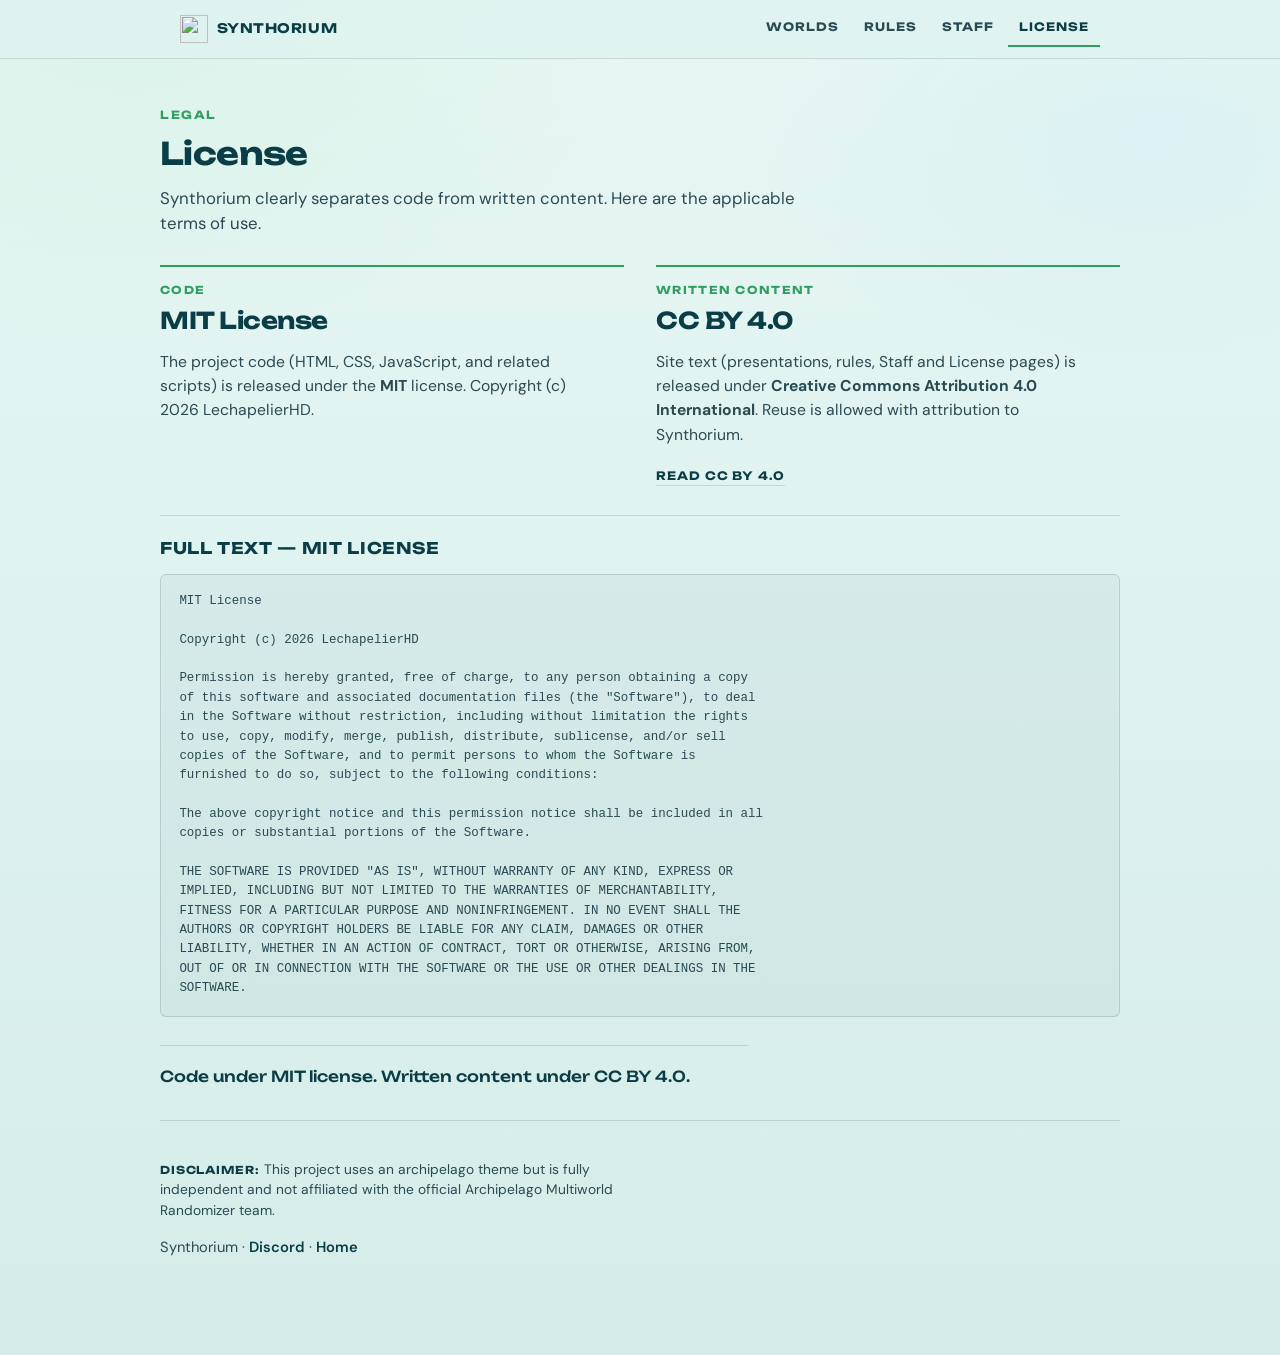
==== license.html @ 7307186f "Add Worlds catalog page for linked multiworld projects. Co-authored-by: Cursor <cursoragent@cursor.c" ====
﻿<!DOCTYPE html>
<html lang="en">
<head>
  <meta charset="UTF-8">
  <meta name="viewport" content="width=device-width, initial-scale=1.0">
  <title>License — Synthorium</title>
  <meta name="description" content="Synthorium licenses — MIT for code, CC BY 4.0 for text.">
  <link rel="icon" href="assets/logo.png" type="image/png">
  <link rel="preconnect" href="https://fonts.googleapis.com">
  <link rel="preconnect" href="https://fonts.gstatic.com" crossorigin>
  <link href="https://fonts.googleapis.com/css2?family=DM+Sans:ital,opsz,wght@0,9..40,400;0,9..40,500;0,9..40,600;1,9..40,400&family=Unbounded:wght@500;700;800&display=swap" rel="stylesheet">
  <link rel="stylesheet" href="styles.css">
</head>
<body>
  <nav class="site-nav" aria-label="Navigation">
    <div class="site-nav-inner">
      <a class="brand-link" href="./">
        <img src="assets/logo.png" width="28" height="28" alt="">
        Synthorium
      </a>
      <div class="nav-tabs">
        <a href="worlds.html">Worlds</a>
        <a href="rules.html">Rules</a>
        <a href="staff.html">Staff</a>
        <a href="license.html" aria-current="page">License</a>
      </div>
    </div>
  </nav>

  <main class="page-main license-page">
    <header class="license-hero">
      <p class="eyebrow">Legal</p>
      <h1 class="page-title">License</h1>
      <p class="page-intro">
        Synthorium clearly separates code from written content.
        Here are the applicable terms of use.
      </p>
    </header>

    <section class="license-grid" aria-label="Licenses">
      <article class="license-block">
        <span class="role">Code</span>
        <h2>MIT License</h2>
        <p>
          The project code (HTML, CSS, JavaScript, and related scripts)
          is released under the <strong>MIT</strong> license.
          Copyright (c) 2026 LechapelierHD.
        </p>
      </article>

      <article class="license-block">
        <span class="role">Written content</span>
        <h2>CC BY 4.0</h2>
        <p>
          Site text (presentations, rules, Staff and License pages)
          is released under
          <strong>Creative Commons Attribution 4.0 International</strong>.
          Reuse is allowed with attribution to Synthorium.
        </p>
        <a class="text-link" href="https://creativecommons.org/licenses/by/4.0/" target="_blank" rel="noopener">Read CC BY 4.0</a>
      </article>
    </section>

    <section class="license-full" aria-label="Full MIT license text">
      <h2>Full text — MIT License</h2>
      <pre class="license-text">MIT License

Copyright (c) 2026 LechapelierHD

Permission is hereby granted, free of charge, to any person obtaining a copy
of this software and associated documentation files (the "Software"), to deal
in the Software without restriction, including without limitation the rights
to use, copy, modify, merge, publish, distribute, sublicense, and/or sell
copies of the Software, and to permit persons to whom the Software is
furnished to do so, subject to the following conditions:

The above copyright notice and this permission notice shall be included in all
copies or substantial portions of the Software.

THE SOFTWARE IS PROVIDED "AS IS", WITHOUT WARRANTY OF ANY KIND, EXPRESS OR
IMPLIED, INCLUDING BUT NOT LIMITED TO THE WARRANTIES OF MERCHANTABILITY,
FITNESS FOR A PARTICULAR PURPOSE AND NONINFRINGEMENT. IN NO EVENT SHALL THE
AUTHORS OR COPYRIGHT HOLDERS BE LIABLE FOR ANY CLAIM, DAMAGES OR OTHER
LIABILITY, WHETHER IN AN ACTION OF CONTRACT, TORT OR OTHERWISE, ARISING FROM,
OUT OF OR IN CONNECTION WITH THE SOFTWARE OR THE USE OR OTHER DEALINGS IN THE
SOFTWARE.</pre>
    </section>

    <p class="license-summary">
      Code under MIT license. Written content under CC BY 4.0.
    </p>

    <footer>
      <p class="disclaimer">
        <strong>Disclaimer:</strong> This project uses an archipelago theme
        but is fully independent and not affiliated with the official
        Archipelago Multiworld Randomizer team.
      </p>
      Synthorium ·
      <a href="https://discord.gg/sTwHsm8y7U" target="_blank" rel="noopener">Discord</a>
      ·
      <a href="./">Home</a>
    </footer>
  </main>
</body>
</html>
---- styles.css ----
:root {
  --ink: #0d1f24;
  --ink-soft: #2a4a54;
  --foam: #dff3f0;
  --sea: #1a6f7a;
  --sea-deep: #0b3d46;
  --matrix: #4ade80;
  --matrix-dim: #2f9e5f;
  --sand: #e6d3a8;
  --line: rgba(16, 36, 44, 0.14);
  --ease: cubic-bezier(0.22, 1, 0.36, 1);
}

* { box-sizing: border-box; }

html { scroll-behavior: smooth; }

body {
  margin: 0;
  color: var(--ink);
  font-family: "DM Sans", sans-serif;
  font-optical-sizing: auto;
  background:
    radial-gradient(ellipse 80% 50% at 10% 0%, rgba(74, 222, 128, 0.08), transparent 50%),
    radial-gradient(ellipse 70% 40% at 90% 10%, rgba(125, 211, 252, 0.1), transparent 45%),
    linear-gradient(180deg, #e8f6f3 0%, var(--foam) 40%, #d5ece8 100%);
  line-height: 1.5;
}

a { color: inherit; }

.site-nav {
  position: sticky;
  top: 0;
  z-index: 20;
  backdrop-filter: blur(10px);
  background: rgba(223, 243, 240, 0.88);
  border-bottom: 1px solid var(--line);
}

.site-nav-inner {
  width: min(920px, calc(100% - 2.5rem));
  margin: 0 auto;
  display: flex;
  flex-wrap: wrap;
  align-items: center;
  gap: 0.35rem 0.75rem;
  padding: 0.65rem 0;
}

.site-nav .brand-link {
  display: inline-flex;
  align-items: center;
  gap: 0.55rem;
  margin-right: auto;
  text-decoration: none;
  font-family: "Unbounded", sans-serif;
  font-weight: 700;
  font-size: 0.82rem;
  letter-spacing: 0.04em;
  text-transform: uppercase;
  color: var(--sea-deep);
}

.site-nav .brand-link img {
  width: 28px;
  height: 28px;
  display: block;
}

.nav-tabs {
  display: flex;
  flex-wrap: wrap;
  gap: 0.2rem;
}

.nav-tabs a {
  text-decoration: none;
  font-family: "Unbounded", sans-serif;
  font-weight: 700;
  font-size: 0.72rem;
  letter-spacing: 0.08em;
  text-transform: uppercase;
  color: var(--ink-soft);
  padding: 0.55rem 0.7rem;
  border-bottom: 2px solid transparent;
}

.nav-tabs a:hover { color: var(--sea-deep); }

.nav-tabs a[aria-current="page"] {
  color: var(--sea-deep);
  border-bottom-color: var(--matrix-dim);
}

.hero {
  position: relative;
  min-height: calc(100svh - 54px);
  display: grid;
  place-items: center;
  overflow: hidden;
  color: var(--foam);
  isolation: isolate;
  text-align: center;
}

.hero-visual {
  position: absolute;
  inset: 0;
  z-index: -1;
  overflow: hidden;
  background:
    radial-gradient(ellipse 55% 45% at 50% 40%, rgba(74, 222, 128, 0.12), transparent 60%),
    radial-gradient(ellipse 40% 35% at 18% 70%, rgba(125, 211, 252, 0.14), transparent 55%),
    radial-gradient(ellipse 35% 30% at 85% 25%, rgba(58, 168, 181, 0.18), transparent 50%),
    linear-gradient(165deg, #061820 0%, #0a2f3a 28%, #0d4552 58%, #083038 100%);
}

.mw-sky {
  position: absolute;
  inset: 0;
  background-image:
    radial-gradient(1.5px 1.5px at 12% 18%, rgba(223, 243, 240, 0.55), transparent),
    radial-gradient(1.5px 1.5px at 28% 42%, rgba(74, 222, 128, 0.45), transparent),
    radial-gradient(1px 1px at 46% 12%, rgba(223, 243, 240, 0.4), transparent),
    radial-gradient(1.5px 1.5px at 63% 28%, rgba(125, 211, 252, 0.5), transparent),
    radial-gradient(1px 1px at 78% 55%, rgba(223, 243, 240, 0.35), transparent),
    radial-gradient(1.5px 1.5px at 88% 16%, rgba(74, 222, 128, 0.4), transparent),
    radial-gradient(1px 1px at 35% 68%, rgba(125, 211, 252, 0.35), transparent),
    radial-gradient(1px 1px at 55% 78%, rgba(223, 243, 240, 0.3), transparent);
  animation: star-twinkle 6s ease-in-out infinite alternate;
  opacity: 0.85;
}

.mw-map {
  position: absolute;
  inset: 0;
  width: 100%;
  height: 100%;
  opacity: 0.9;
}

.mw-links path {
  animation: link-flow 8s linear infinite;
}

.mw-links path:nth-child(2) { animation-duration: 11s; animation-direction: reverse; }
.mw-links path:nth-child(3) { animation-duration: 9s; }
.mw-links path:nth-child(4) { animation-duration: 12s; animation-direction: reverse; }
.mw-links path:nth-child(5) { animation-duration: 10s; }

.mw-portals circle {
  transform-origin: center;
  transform-box: fill-box;
  animation: portal-pulse 5s var(--ease) infinite;
}

.mw-portals circle:nth-child(2) { animation-delay: 0.6s; }
.mw-portals circle:nth-child(3) { animation-delay: 1.2s; }
.mw-portals circle:nth-child(4) { animation-delay: 1.8s; }

.mw-nodes circle {
  animation: node-glow 3.2s ease-in-out infinite alternate;
}

.mw-nodes circle:nth-child(odd) { animation-delay: 0.8s; }

.mw-islands ellipse {
  animation: island-drift 14s var(--ease) infinite alternate;
}

.mw-islands ellipse:nth-child(2) { animation-duration: 18s; animation-delay: 1s; }
.mw-islands ellipse:nth-child(3) { animation-duration: 16s; animation-delay: 2s; }
.mw-islands ellipse:nth-child(4) { animation-duration: 20s; animation-delay: 0.5s; }
.mw-islands ellipse:nth-child(5) { animation-duration: 15s; animation-delay: 1.5s; }
.mw-islands ellipse:nth-child(6) { animation-duration: 17s; animation-delay: 2.5s; }

.hero-content {
  width: min(920px, calc(100% - 2.5rem));
  padding: clamp(3rem, 8vh, 5rem) 0 clamp(4.5rem, 12vh, 7rem);
  transform: translateY(18px);
  opacity: 0;
  animation: rise 1.1s var(--ease) 0.12s forwards;
}

.logo {
  display: block;
  width: min(280px, 58vw);
  height: auto;
  margin: 0 auto 1.35rem;
  filter: drop-shadow(0 18px 36px rgba(0, 0, 0, 0.45));
  animation: logo-float 5.5s var(--ease) infinite;
}

.brand {
  margin: 0 0 1rem;
  font-family: "Unbounded", sans-serif;
  font-weight: 800;
  font-size: clamp(2.2rem, 7.5vw, 4.4rem);
  line-height: 0.95;
  letter-spacing: -0.03em;
  text-wrap: balance;
}

.brand em {
  display: block;
  margin-top: 0.4rem;
  font-style: normal;
  font-weight: 500;
  font-size: 0.34em;
  letter-spacing: 0.18em;
  text-transform: uppercase;
  color: var(--matrix);
}

.headline {
  margin: 0 auto 0.75rem;
  max-width: 20ch;
  font-family: "Unbounded", sans-serif;
  font-weight: 500;
  font-size: clamp(1.1rem, 2.4vw, 1.45rem);
  line-height: 1.25;
  color: rgba(223, 243, 240, 0.95);
}

.lede {
  margin: 0 auto 1.75rem;
  max-width: 36ch;
  font-size: 1.05rem;
  color: rgba(223, 243, 240, 0.76);
}

.cta {
  display: flex;
  flex-wrap: wrap;
  justify-content: center;
  gap: 0.75rem;
}

.cta a {
  display: inline-flex;
  align-items: center;
  justify-content: center;
  min-height: 2.85rem;
  padding: 0.7rem 1.15rem;
  border-radius: 4px;
  text-decoration: none;
  font-weight: 600;
  font-size: 0.95rem;
  transition: transform 0.25s var(--ease), background 0.25s ease, border-color 0.25s ease;
}

.cta a:hover { transform: translateY(-2px); }

.cta .primary {
  background: var(--matrix);
  color: #062016;
}

.cta .primary:hover { background: #6aee98; }

.cta .ghost {
  border: 1px solid rgba(223, 243, 240, 0.35);
  color: var(--foam);
  background: rgba(8, 36, 42, 0.35);
  backdrop-filter: blur(6px);
}

.cta .ghost:hover { border-color: rgba(74, 222, 128, 0.65); }

.cta .discord {
  gap: 0.55rem;
  border: 1px solid rgba(88, 101, 242, 0.45);
  background: rgba(88, 101, 242, 0.18);
  color: #e8ebff;
}

.cta .discord:hover {
  background: rgba(88, 101, 242, 0.32);
  border-color: rgba(140, 150, 255, 0.75);
}

.cta .discord svg {
  width: 1.1rem;
  height: 1.1rem;
  flex-shrink: 0;
}

main {
  width: min(960px, calc(100% - 2.5rem));
  margin: 0 auto;
  padding: clamp(3.25rem, 7vw, 5rem) 0 3.5rem;
}

.page-main {
  min-height: calc(100svh - 140px);
}

section {
  margin: 0;
  opacity: 0;
  transform: translateY(24px);
  transition: opacity 0.8s var(--ease), transform 0.8s var(--ease);
}

section.in,
.page-main > section {
  opacity: 1;
  transform: none;
}

section h2,
.page-title {
  margin: 0 0 0.55rem;
  font-family: "Unbounded", sans-serif;
  font-weight: 700;
  font-size: clamp(1.45rem, 3vw, 1.95rem);
  letter-spacing: -0.02em;
  color: var(--sea-deep);
}

section p,
.page-intro {
  margin: 0;
  max-width: 58ch;
  color: var(--ink-soft);
  font-size: 1.05rem;
}

.page-intro { margin-bottom: 1.5rem; }

.staff-page {
  padding-top: clamp(2rem, 5vw, 3rem);
}

.staff-hero {
  max-width: 40rem;
  margin-bottom: 1.75rem;
}

.staff-hero .page-title {
  margin-bottom: 0.75rem;
}

.staff-banner {
  margin: 0 0 2rem;
  position: relative;
  overflow: hidden;
  border-radius: 8px;
}

.staff-banner::after {
  content: "";
  position: absolute;
  inset: 0;
  background:
    linear-gradient(90deg, rgba(10, 53, 62, 0.15), transparent 40%),
    linear-gradient(0deg, rgba(10, 53, 62, 0.35), transparent 45%);
  pointer-events: none;
}

.staff-banner img {
  display: block;
  width: 100%;
  height: auto;
  aspect-ratio: 21 / 9;
  object-fit: cover;
}

.staff-grid {
  display: grid;
  gap: 1.5rem;
  margin: 0 0 2rem;
}

@media (min-width: 720px) {
  .staff-grid {
    grid-template-columns: repeat(2, minmax(0, 1fr));
  }
}

.staff-member {
  padding-top: 0.95rem;
  border-top: 2px solid var(--matrix-dim);
}

.staff-member .role {
  display: block;
  margin-bottom: 0.4rem;
  font-family: "Unbounded", sans-serif;
  font-size: 0.68rem;
  font-weight: 700;
  letter-spacing: 0.12em;
  text-transform: uppercase;
  color: var(--matrix-dim);
}

.staff-member h2 {
  margin: 0 0 0.55rem;
  font-family: "Unbounded", sans-serif;
  font-size: clamp(1.15rem, 2.4vw, 1.35rem);
  font-weight: 700;
  letter-spacing: -0.02em;
  color: var(--sea-deep);
}

.staff-member p {
  margin: 0;
  max-width: 36ch;
  font-size: 0.98rem;
  line-height: 1.5;
  color: var(--ink-soft);
}

.staff-member--wide {
  grid-column: 1 / -1;
  padding-bottom: 0.5rem;
  margin-bottom: 0.25rem;
  border-bottom: 1px solid var(--line);
}

.staff-member .staff-title {
  display: block;
  margin: 1rem 0 0.4rem;
  padding-top: 1rem;
  border-top: 1px solid var(--line);
  max-width: 60ch;
  font-family: "Unbounded", sans-serif;
  font-size: 0.82rem;
  font-weight: 700;
  letter-spacing: 0.08em;
  text-transform: uppercase;
  color: var(--sea-deep);
}

.staff-member .staff-bio {
  display: block;
  margin: 0;
  max-width: 62ch;
  font-size: 1.02rem;
  line-height: 1.55;
  color: var(--ink);
}

.staff-note {
  margin: 0 0 2rem;
  max-width: 42ch;
  padding-top: 1.25rem;
  border-top: 1px solid var(--line);
  font-family: "Unbounded", sans-serif;
  font-size: 0.95rem;
  font-weight: 500;
  line-height: 1.45;
  color: var(--sea-deep);
}

.worlds-page {
  padding-top: clamp(2rem, 5vw, 3rem);
}

.worlds-hero {
  max-width: 40rem;
  margin-bottom: 1.75rem;
}

.worlds-list {
  display: grid;
  gap: 1.35rem;
  margin: 0 0 1.75rem;
}

.world-item {
  padding-top: 0.95rem;
  border-top: 2px solid var(--matrix-dim);
}

.world-meta {
  display: flex;
  flex-wrap: wrap;
  align-items: center;
  gap: 0.55rem 0.85rem;
  margin-bottom: 0.4rem;
}

.world-item .role {
  font-family: "Unbounded", sans-serif;
  font-size: 0.68rem;
  font-weight: 700;
  letter-spacing: 0.12em;
  text-transform: uppercase;
  color: var(--matrix-dim);
}

.world-status {
  font-family: "Unbounded", sans-serif;
  font-size: 0.62rem;
  font-weight: 700;
  letter-spacing: 0.08em;
  text-transform: uppercase;
  color: var(--ink-soft);
  border: 1px solid var(--line);
  padding: 0.2rem 0.45rem;
  border-radius: 3px;
}

.world-status--live {
  color: var(--matrix-dim);
  border-color: rgba(47, 158, 95, 0.35);
}

.world-item h2 {
  margin: 0 0 0.55rem;
  font-family: "Unbounded", sans-serif;
  font-size: clamp(1.15rem, 2.4vw, 1.4rem);
  font-weight: 700;
  letter-spacing: -0.02em;
  color: var(--sea-deep);
}

.world-item p {
  margin: 0;
  max-width: 52ch;
  font-size: 0.98rem;
  line-height: 1.55;
  color: var(--ink-soft);
}

.world-links {
  display: flex;
  flex-wrap: wrap;
  gap: 0.85rem 1.15rem;
  margin-top: 0.85rem;
}

.worlds-note {
  margin: 0 0 2rem;
  max-width: 42ch;
  padding-top: 1.25rem;
  border-top: 1px solid var(--line);
  font-family: "Unbounded", sans-serif;
  font-size: 0.95rem;
  font-weight: 500;
  line-height: 1.45;
  color: var(--sea-deep);
}

.license-page {
  padding-top: clamp(2rem, 5vw, 3rem);
}

.license-hero {
  max-width: 40rem;
  margin-bottom: 1.75rem;
}

.license-grid {
  display: grid;
  gap: 1.5rem;
  margin: 0 0 1.75rem;
}

@media (min-width: 720px) {
  .license-grid {
    grid-template-columns: 1fr 1fr;
    gap: 2rem;
  }
}

.license-block {
  padding-top: 0.95rem;
  border-top: 2px solid var(--matrix-dim);
}

.license-block .role {
  display: block;
  margin-bottom: 0.4rem;
  font-family: "Unbounded", sans-serif;
  font-size: 0.68rem;
  font-weight: 700;
  letter-spacing: 0.12em;
  text-transform: uppercase;
  color: var(--matrix-dim);
}

.license-block h2 {
  margin: 0 0 0.65rem;
  font-family: "Unbounded", sans-serif;
  font-size: clamp(1.2rem, 2.5vw, 1.45rem);
  font-weight: 700;
  letter-spacing: -0.02em;
  color: var(--sea-deep);
}

.license-block p {
  margin: 0 0 1rem;
  max-width: 40ch;
  font-size: 0.98rem;
  line-height: 1.55;
  color: var(--ink-soft);
}

.license-full {
  margin: 0 0 1.75rem;
  padding-top: 1.25rem;
  border-top: 1px solid var(--line);
}

.license-full h2 {
  margin: 0 0 0.85rem;
  font-family: "Unbounded", sans-serif;
  font-size: 1rem;
  font-weight: 700;
  letter-spacing: 0.04em;
  text-transform: uppercase;
  color: var(--sea-deep);
}

.license-text {
  margin: 0;
  padding: 1.1rem 1.15rem;
  overflow-x: auto;
  border: 1px solid var(--line);
  border-radius: 6px;
  background: rgba(11, 61, 70, 0.04);
  color: var(--ink-soft);
  font-family: ui-monospace, "Cascadia Code", "Segoe UI Mono", Consolas, monospace;
  font-size: 0.78rem;
  line-height: 1.55;
  white-space: pre-wrap;
}

.license-summary {
  margin: 0 0 2rem;
  max-width: 42ch;
  padding-top: 1.25rem;
  border-top: 1px solid var(--line);
  font-family: "Unbounded", sans-serif;
  font-size: 0.95rem;
  font-weight: 500;
  line-height: 1.45;
  color: var(--sea-deep);
}

.block {
  padding: clamp(2rem, 5vw, 2.75rem) 0;
  border-top: 1px solid var(--line);
}

.block:first-of-type { border-top: none; padding-top: 0.25rem; }

.block-head {
  margin-bottom: 1.35rem;
  max-width: 40rem;
}

.eyebrow {
  margin: 0 0 0.45rem;
  font-family: "Unbounded", sans-serif;
  font-size: 0.7rem;
  font-weight: 700;
  letter-spacing: 0.14em;
  text-transform: uppercase;
  color: var(--matrix-dim);
}

.lead {
  margin: 0;
  max-width: 36ch;
  font-size: 1.08rem;
  line-height: 1.45;
  color: var(--ink-soft);
}

.block-body {
  display: grid;
  gap: 1.25rem;
  align-items: center;
}

@media (min-width: 720px) {
  .block-body {
    grid-template-columns: 220px minmax(0, 1fr);
    gap: 1.75rem;
  }
}

.shot {
  margin: 0;
  width: min(220px, 55vw);
}

.shot img {
  display: block;
  width: 100%;
  height: auto;
  border-radius: 6px;
  object-fit: cover;
  aspect-ratio: 16 / 10;
}

.roster {
  list-style: none;
  margin: 0;
  padding: 0;
  display: grid;
  gap: 0.75rem;
}

@media (min-width: 560px) {
  .roster {
    grid-template-columns: repeat(3, minmax(0, 1fr));
    gap: 1rem;
  }
}

.roster li {
  display: grid;
  gap: 0.3rem;
  padding: 0.85rem 0 0;
  border-top: 2px solid var(--matrix-dim);
}

.roster .role {
  font-family: "Unbounded", sans-serif;
  font-size: 0.68rem;
  font-weight: 700;
  letter-spacing: 0.1em;
  text-transform: uppercase;
  color: var(--matrix-dim);
}

.roster strong {
  font-size: 1.05rem;
  font-weight: 600;
  color: var(--ink);
  word-break: break-word;
}

.block-actions p {
  margin: 0 0 1.1rem;
  max-width: 42ch;
}

.action-row {
  display: flex;
  flex-wrap: wrap;
  align-items: center;
  gap: 0.85rem 1.15rem;
}

.community-cta {
  display: inline-flex;
  min-height: 2.75rem;
  align-items: center;
  padding: 0.65rem 1.1rem;
  border-radius: 4px;
  text-decoration: none;
  font-weight: 600;
  background: var(--matrix-dim);
  color: #f4fff8;
  transition: transform 0.25s var(--ease), background 0.2s ease;
}

.community-cta:hover {
  transform: translateY(-2px);
  background: var(--sea-deep);
}

.text-link {
  font-family: "Unbounded", sans-serif;
  font-size: 0.72rem;
  font-weight: 700;
  letter-spacing: 0.08em;
  text-transform: uppercase;
  text-decoration: none;
  color: var(--sea-deep);
  border-bottom: 1px solid var(--line);
  padding-bottom: 0.15rem;
}

.text-link:hover {
  color: var(--matrix-dim);
  border-bottom-color: var(--matrix-dim);
}

.coming {
  padding: 2.5rem 0 1rem;
  text-align: center;
}

.coming strong {
  display: block;
  font-family: "Unbounded", sans-serif;
  font-weight: 700;
  font-size: clamp(1.4rem, 4vw, 2rem);
  letter-spacing: 0.12em;
  text-transform: uppercase;
  color: var(--sea-deep);
  margin-bottom: 0.55rem;
}

.coming p {
  margin: 0 auto;
  max-width: 38ch;
  color: var(--ink-soft);
}

.rules {
  display: grid;
  gap: 1.35rem;
  padding: 0.35rem 0 0.5rem;
}

.rule h3 {
  margin: 0 0 0.55rem;
  font-family: "Unbounded", sans-serif;
  font-weight: 700;
  font-size: 0.95rem;
  letter-spacing: 0.02em;
  color: var(--sea-deep);
}

.rule p {
  margin: 0 0 0.45rem;
  max-width: none;
  font-size: 0.98rem;
  line-height: 1.55;
  color: var(--ink-soft);
}

.rule p:last-child { margin-bottom: 0; }

.rule .lang {
  display: inline-block;
  min-width: 1.6rem;
  font-weight: 700;
  color: var(--matrix-dim);
}

footer {
  border-top: 1px solid var(--line);
  padding: 1.5rem 0 2.5rem;
  color: var(--ink-soft);
  font-size: 0.92rem;
}

.disclaimer {
  margin: 0 0 1rem;
  max-width: 52ch;
  padding: 0.85rem 0 0;
  font-size: 0.86rem;
  line-height: 1.5;
  color: var(--ink-soft);
}

.disclaimer strong {
  font-family: "Unbounded", sans-serif;
  font-size: 0.68rem;
  font-weight: 700;
  letter-spacing: 0.08em;
  text-transform: uppercase;
  color: var(--sea-deep);
}

footer a {
  color: var(--sea-deep);
  font-weight: 600;
  text-decoration: none;
  border-bottom: 1px solid transparent;
}

footer a:hover { border-bottom-color: var(--matrix-dim); }

@keyframes rise {
  to { opacity: 1; transform: none; }
}

@keyframes logo-float {
  0%, 100% { transform: translateY(0); }
  50% { transform: translateY(-8px); }
}

@keyframes link-flow {
  to { stroke-dashoffset: -120; }
}

@keyframes portal-pulse {
  0%, 100% { opacity: 0.2; }
  50% { opacity: 0.55; }
}

@keyframes node-glow {
  from { opacity: 0.45; }
  to { opacity: 1; }
}

@keyframes island-drift {
  from { transform: translateY(0); }
  to { transform: translateY(-6px); }
}

@keyframes star-twinkle {
  from { opacity: 0.55; }
  to { opacity: 0.95; }
}

@media (prefers-reduced-motion: reduce) {
  *, *::before, *::after {
    animation: none !important;
    transition: none !important;
  }
  .hero-content, section {
    opacity: 1;
    transform: none;
  }
}
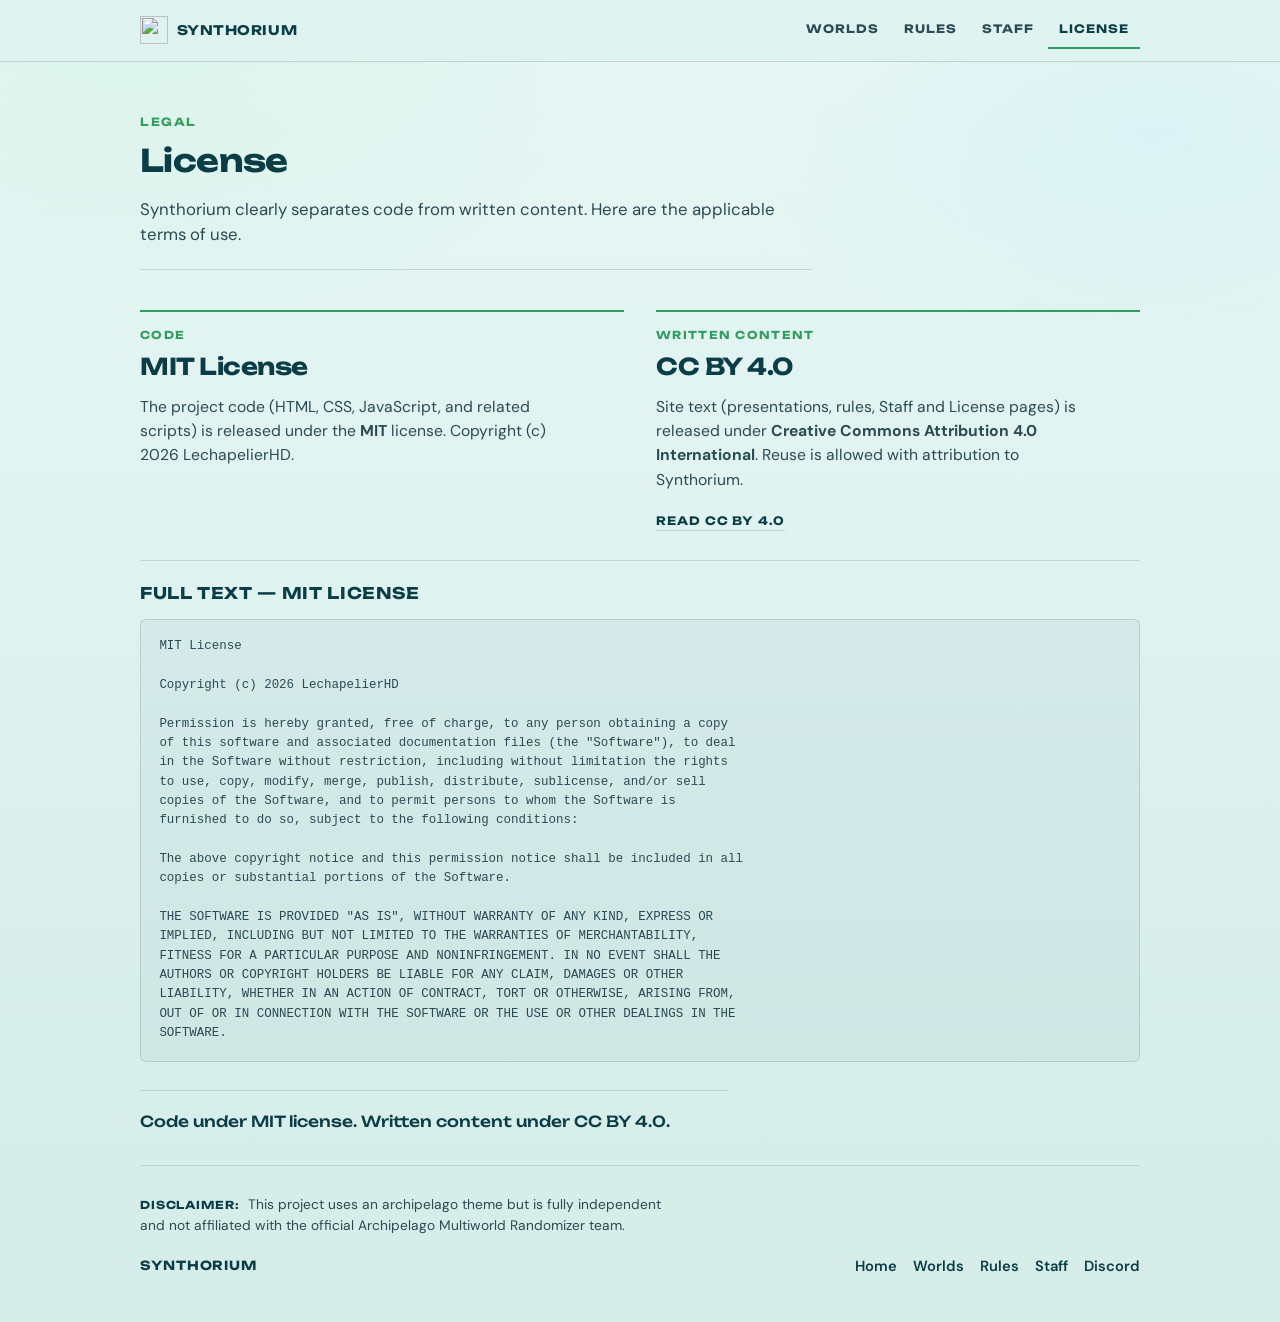
==== commit a8e33f9f: "Restructure site layout for a cleaner professional shell. Co-authored-by: Cursor <cursoragent@cursor" ====
--- a/license.html
+++ b/license.html
@@ -28,7 +28,7 @@
   </nav>
 
   <main class="page-main license-page">
-    <header class="license-hero">
+    <header class="page-hero">
       <p class="eyebrow">Legal</p>
       <h1 class="page-title">License</h1>
       <p class="page-intro">
@@ -90,16 +90,22 @@
       Code under MIT license. Written content under CC BY 4.0.
     </p>
 
-    <footer>
+    <footer class="site-footer">
       <p class="disclaimer">
         <strong>Disclaimer:</strong> This project uses an archipelago theme
         but is fully independent and not affiliated with the official
         Archipelago Multiworld Randomizer team.
       </p>
-      Synthorium ·
-      <a href="https://discord.gg/sTwHsm8y7U" target="_blank" rel="noopener">Discord</a>
-      ·
-      <a href="./">Home</a>
+      <div class="footer-bar">
+        <span class="footer-brand">Synthorium</span>
+        <div class="footer-links">
+          <a href="./">Home</a>
+          <a href="worlds.html">Worlds</a>
+          <a href="rules.html">Rules</a>
+          <a href="staff.html">Staff</a>
+          <a href="https://discord.gg/sTwHsm8y7U" target="_blank" rel="noopener">Discord</a>
+        </div>
+      </div>
     </footer>
   </main>
 </body>
--- a/styles.css
+++ b/styles.css
@@ -39,13 +39,13 @@
 }
 
 .site-nav-inner {
-  width: min(920px, calc(100% - 2.5rem));
+  width: min(1000px, calc(100% - 2.5rem));
   margin: 0 auto;
   display: flex;
   flex-wrap: wrap;
   align-items: center;
   gap: 0.35rem 0.75rem;
-  padding: 0.65rem 0;
+  padding: 0.75rem 0;
 }
 
 .site-nav .brand-link {
@@ -287,13 +287,22 @@
 }
 
 main {
-  width: min(960px, calc(100% - 2.5rem));
+  width: min(1000px, calc(100% - 2.5rem));
   margin: 0 auto;
-  padding: clamp(3.25rem, 7vw, 5rem) 0 3.5rem;
+  padding: clamp(3.25rem, 7vw, 5rem) 0 2rem;
 }
 
 .page-main {
-  min-height: calc(100svh - 140px);
+  display: flex;
+  flex-direction: column;
+  min-height: calc(100svh - 64px);
+  padding-top: clamp(2.25rem, 5vw, 3.25rem);
+  padding-bottom: 0;
+}
+
+.page-main > .site-footer,
+main > .site-footer {
+  margin-top: auto;
 }
 
 section {
@@ -327,18 +336,16 @@
   font-size: 1.05rem;
 }
 
-.page-intro { margin-bottom: 1.5rem; }
-
-.staff-page {
-  padding-top: clamp(2rem, 5vw, 3rem);
-}
-
-.staff-hero {
-  max-width: 40rem;
-  margin-bottom: 1.75rem;
-}
-
-.staff-hero .page-title {
+.page-intro { margin-bottom: 0; }
+
+.page-hero {
+  max-width: 42rem;
+  margin-bottom: clamp(1.75rem, 4vw, 2.5rem);
+  padding-bottom: 1.35rem;
+  border-bottom: 1px solid var(--line);
+}
+
+.page-hero .page-title {
   margin-bottom: 0.75rem;
 }
 
@@ -454,14 +461,6 @@
   color: var(--sea-deep);
 }
 
-.worlds-page {
-  padding-top: clamp(2rem, 5vw, 3rem);
-}
-
-.worlds-hero {
-  max-width: 40rem;
-  margin-bottom: 1.75rem;
-}
 
 .worlds-list {
   display: grid;
@@ -544,14 +543,6 @@
   color: var(--sea-deep);
 }
 
-.license-page {
-  padding-top: clamp(2rem, 5vw, 3rem);
-}
-
-.license-hero {
-  max-width: 40rem;
-  margin-bottom: 1.75rem;
-}
 
 .license-grid {
   display: grid;
@@ -784,6 +775,10 @@
 }
 
 .coming {
+  flex: 1;
+  display: grid;
+  place-content: center;
+  min-height: 28vh;
   padding: 2.5rem 0 1rem;
   text-align: center;
 }
@@ -807,12 +802,18 @@
 
 .rules {
   display: grid;
-  gap: 1.35rem;
-  padding: 0.35rem 0 0.5rem;
+  gap: 0;
+  padding: 0;
+  border-top: 1px solid var(--line);
+}
+
+.rule {
+  padding: 1.15rem 0;
+  border-bottom: 1px solid var(--line);
 }
 
 .rule h3 {
-  margin: 0 0 0.55rem;
+  margin: 0 0 0.45rem;
   font-family: "Unbounded", sans-serif;
   font-weight: 700;
   font-size: 0.95rem;
@@ -821,14 +822,12 @@
 }
 
 .rule p {
-  margin: 0 0 0.45rem;
-  max-width: none;
+  margin: 0;
+  max-width: 62ch;
   font-size: 0.98rem;
   line-height: 1.55;
   color: var(--ink-soft);
 }
-
-.rule p:last-child { margin-bottom: 0; }
 
 .rule .lang {
   display: inline-block;
@@ -837,23 +836,26 @@
   color: var(--matrix-dim);
 }
 
+.site-footer,
 footer {
   border-top: 1px solid var(--line);
-  padding: 1.5rem 0 2.5rem;
+  padding: 1.75rem 0 2.75rem;
   color: var(--ink-soft);
   font-size: 0.92rem;
 }
 
 .disclaimer {
-  margin: 0 0 1rem;
-  max-width: 52ch;
-  padding: 0.85rem 0 0;
+  margin: 0 0 1.15rem;
+  max-width: 58ch;
+  padding: 0;
   font-size: 0.86rem;
-  line-height: 1.5;
+  line-height: 1.55;
   color: var(--ink-soft);
 }
 
 .disclaimer strong {
+  display: inline-block;
+  margin-right: 0.25rem;
   font-family: "Unbounded", sans-serif;
   font-size: 0.68rem;
   font-weight: 700;
@@ -862,6 +864,30 @@
   color: var(--sea-deep);
 }
 
+.footer-bar {
+  display: flex;
+  flex-wrap: wrap;
+  align-items: center;
+  justify-content: space-between;
+  gap: 0.75rem 1.25rem;
+}
+
+.footer-brand {
+  font-family: "Unbounded", sans-serif;
+  font-size: 0.78rem;
+  font-weight: 700;
+  letter-spacing: 0.06em;
+  text-transform: uppercase;
+  color: var(--sea-deep);
+}
+
+.footer-links {
+  display: flex;
+  flex-wrap: wrap;
+  gap: 0.55rem 1rem;
+}
+
+.footer-links a,
 footer a {
   color: var(--sea-deep);
   font-weight: 600;
@@ -869,7 +895,10 @@
   border-bottom: 1px solid transparent;
 }
 
-footer a:hover { border-bottom-color: var(--matrix-dim); }
+.footer-links a:hover,
+footer a:hover {
+  border-bottom-color: var(--matrix-dim);
+}
 
 @keyframes rise {
   to { opacity: 1; transform: none; }
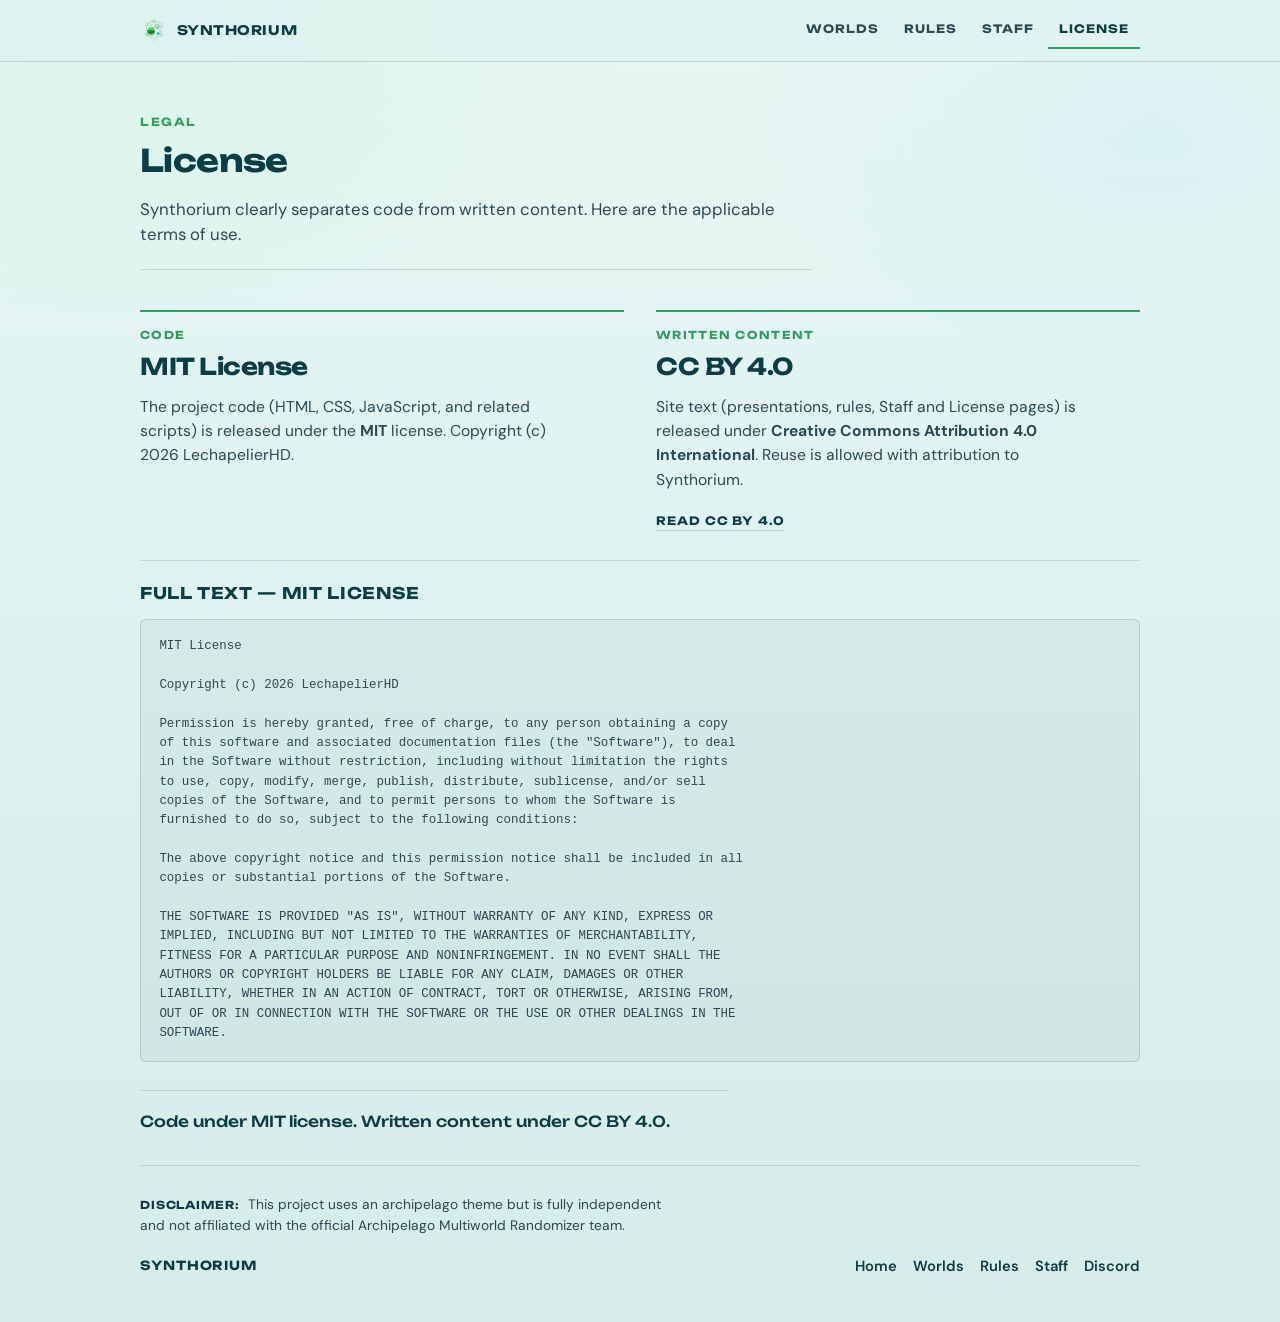
==== commit ca70627e: "Use transparent Synthorium logo and proper favicon formats. Co-authored-by: Cursor <cursoragent@curs" ====
--- a/license.html
+++ b/license.html
@@ -5,7 +5,7 @@
   <meta name="viewport" content="width=device-width, initial-scale=1.0">
   <title>License — Synthorium</title>
   <meta name="description" content="Synthorium licenses — MIT for code, CC BY 4.0 for text.">
-  <link rel="icon" href="assets/logo.png" type="image/png">
+  <link rel="icon" href="assets/favicon.ico" sizes="any"><link rel="icon" href="assets/favicon.png" type="image/png" sizes="32x32">
   <link rel="preconnect" href="https://fonts.googleapis.com">
   <link rel="preconnect" href="https://fonts.gstatic.com" crossorigin>
   <link href="https://fonts.googleapis.com/css2?family=DM+Sans:ital,opsz,wght@0,9..40,400;0,9..40,500;0,9..40,600;1,9..40,400&family=Unbounded:wght@500;700;800&display=swap" rel="stylesheet">
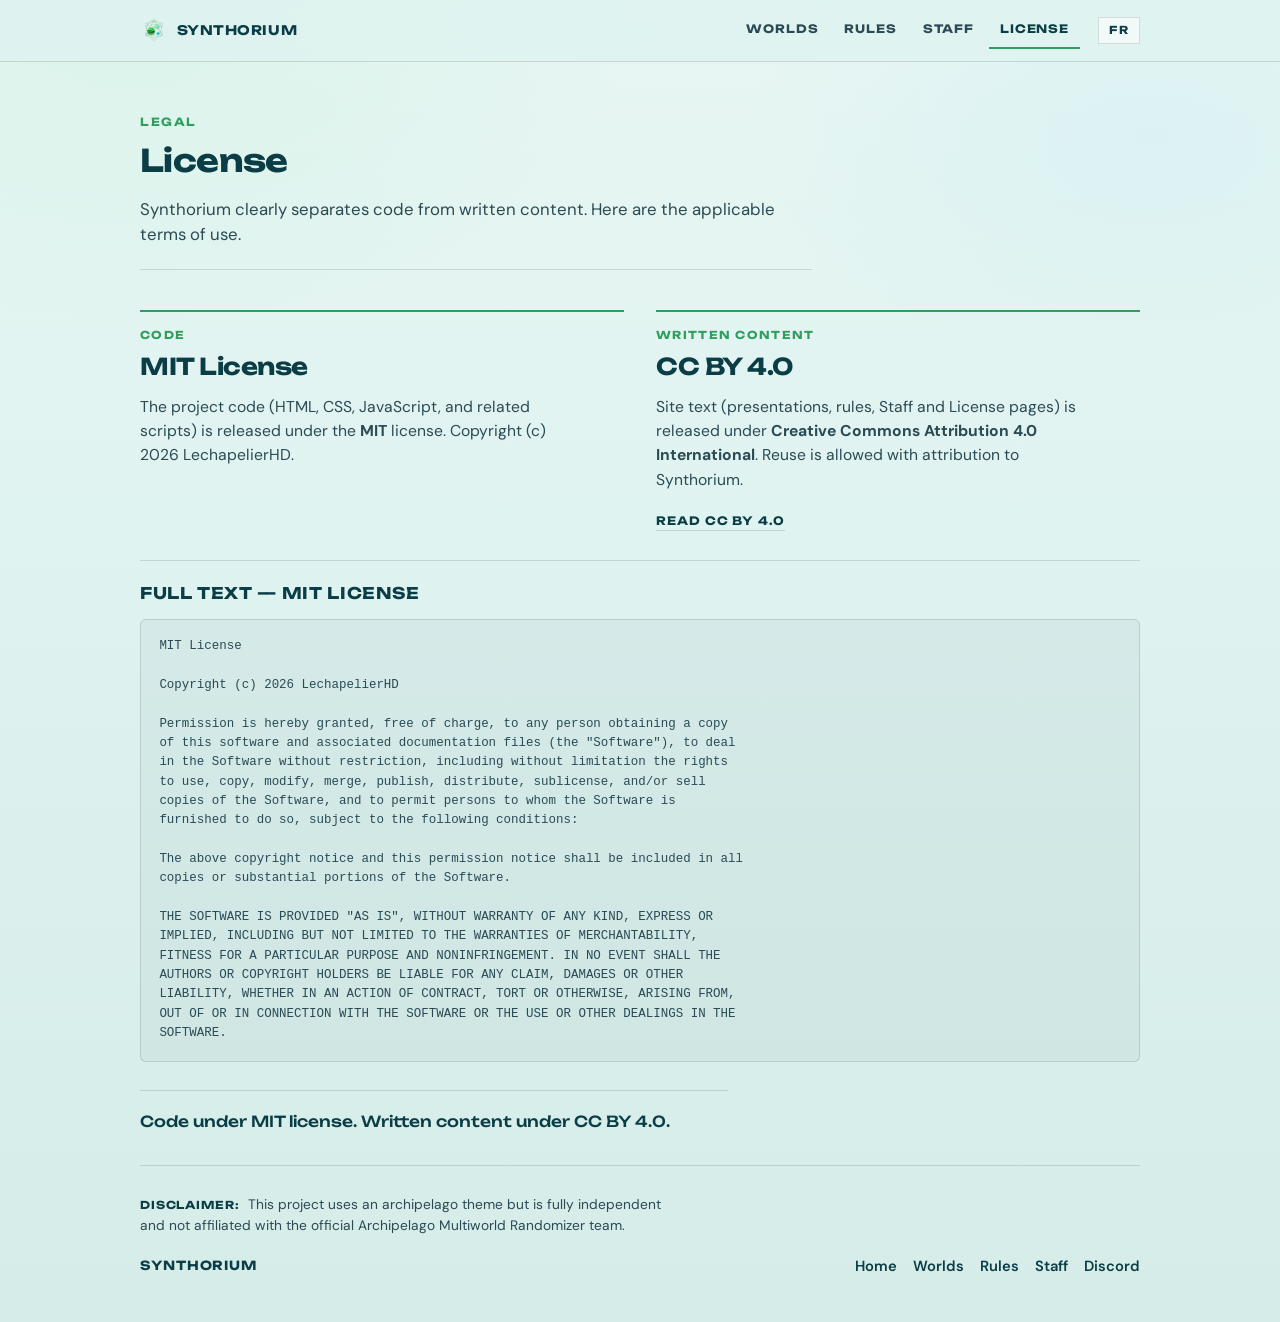
==== commit cf75509e: "Add FR/EN language toggle across the site. Co-authored-by: Cursor <cursoragent@cursor.com>" ====
--- a/license.html
+++ b/license.html
@@ -11,27 +11,28 @@
   <link href="https://fonts.googleapis.com/css2?family=DM+Sans:ital,opsz,wght@0,9..40,400;0,9..40,500;0,9..40,600;1,9..40,400&family=Unbounded:wght@500;700;800&display=swap" rel="stylesheet">
   <link rel="stylesheet" href="styles.css">
 </head>
-<body>
-  <nav class="site-nav" aria-label="Navigation">
+<body data-i18n-title="license.title">
+  <nav class="site-nav" data-i18n-aria="nav.aria">
     <div class="site-nav-inner">
       <a class="brand-link" href="./">
         <img src="assets/logo.png" width="28" height="28" alt="">
         Synthorium
       </a>
       <div class="nav-tabs">
-        <a href="worlds.html">Worlds</a>
-        <a href="rules.html">Rules</a>
-        <a href="staff.html">Staff</a>
-        <a href="license.html" aria-current="page">License</a>
+        <a href="worlds.html" data-i18n="nav.worlds">Worlds</a>
+        <a href="rules.html" data-i18n="nav.rules">Rules</a>
+        <a href="staff.html" data-i18n="nav.staff">Staff</a>
+        <a href="license.html" aria-current="page" data-i18n="nav.license">License</a>
       </div>
+      <button type="button" class="lang-switch" data-lang-toggle data-i18n="lang.to" data-i18n-aria="lang.aria">FR</button>
     </div>
   </nav>
 
   <main class="page-main license-page">
     <header class="page-hero">
-      <p class="eyebrow">Legal</p>
-      <h1 class="page-title">License</h1>
-      <p class="page-intro">
+      <p class="eyebrow" data-i18n="license.eyebrow">Legal</p>
+      <h1 class="page-title" data-i18n="license.heading">License</h1>
+      <p class="page-intro" data-i18n="license.intro">
         Synthorium clearly separates code from written content.
         Here are the applicable terms of use.
       </p>
@@ -39,9 +40,9 @@
 
     <section class="license-grid" aria-label="Licenses">
       <article class="license-block">
-        <span class="role">Code</span>
+        <span class="role" data-i18n="license.codeRole">Code</span>
         <h2>MIT License</h2>
-        <p>
+        <p data-i18n-html="license.codeBody">
           The project code (HTML, CSS, JavaScript, and related scripts)
           is released under the <strong>MIT</strong> license.
           Copyright (c) 2026 LechapelierHD.
@@ -49,20 +50,20 @@
       </article>
 
       <article class="license-block">
-        <span class="role">Written content</span>
+        <span class="role" data-i18n="license.textRole">Written content</span>
         <h2>CC BY 4.0</h2>
-        <p>
+        <p data-i18n-html="license.textBody">
           Site text (presentations, rules, Staff and License pages)
           is released under
           <strong>Creative Commons Attribution 4.0 International</strong>.
           Reuse is allowed with attribution to Synthorium.
         </p>
-        <a class="text-link" href="https://creativecommons.org/licenses/by/4.0/" target="_blank" rel="noopener">Read CC BY 4.0</a>
+        <a class="text-link" href="https://creativecommons.org/licenses/by/4.0/" target="_blank" rel="noopener" data-i18n="license.ccLink">Read CC BY 4.0</a>
       </article>
     </section>
 
     <section class="license-full" aria-label="Full MIT license text">
-      <h2>Full text — MIT License</h2>
+      <h2 data-i18n="license.fullTitle">Full text — MIT License</h2>
       <pre class="license-text">MIT License
 
 Copyright (c) 2026 LechapelierHD
@@ -86,12 +87,12 @@
 SOFTWARE.</pre>
     </section>
 
-    <p class="license-summary">
+    <p class="license-summary" data-i18n="license.summary">
       Code under MIT license. Written content under CC BY 4.0.
     </p>
 
     <footer class="site-footer">
-      <p class="disclaimer">
+      <p class="disclaimer" data-i18n-html="footer.disclaimer">
         <strong>Disclaimer:</strong> This project uses an archipelago theme
         but is fully independent and not affiliated with the official
         Archipelago Multiworld Randomizer team.
@@ -99,14 +100,15 @@
       <div class="footer-bar">
         <span class="footer-brand">Synthorium</span>
         <div class="footer-links">
-          <a href="./">Home</a>
-          <a href="worlds.html">Worlds</a>
-          <a href="rules.html">Rules</a>
-          <a href="staff.html">Staff</a>
+          <a href="./" data-i18n="nav.home">Home</a>
+          <a href="worlds.html" data-i18n="nav.worlds">Worlds</a>
+          <a href="rules.html" data-i18n="nav.rules">Rules</a>
+          <a href="staff.html" data-i18n="nav.staff">Staff</a>
           <a href="https://discord.gg/sTwHsm8y7U" target="_blank" rel="noopener">Discord</a>
         </div>
       </div>
     </footer>
   </main>
+  <script src="site.js"></script>
 </body>
 </html>
--- a/styles.css
+++ b/styles.css
@@ -91,6 +91,26 @@
 .nav-tabs a[aria-current="page"] {
   color: var(--sea-deep);
   border-bottom-color: var(--matrix-dim);
+}
+
+.lang-switch {
+  margin-left: 0.35rem;
+  border: 1px solid var(--line);
+  background: rgba(255, 255, 255, 0.55);
+  color: var(--sea-deep);
+  font-family: "Unbounded", sans-serif;
+  font-weight: 700;
+  font-size: 0.68rem;
+  letter-spacing: 0.1em;
+  text-transform: uppercase;
+  padding: 0.42rem 0.65rem;
+  cursor: pointer;
+  line-height: 1;
+}
+
+.lang-switch:hover {
+  border-color: var(--matrix-dim);
+  background: rgba(255, 255, 255, 0.85);
 }
 
 .hero {
@@ -224,10 +244,18 @@
 }
 
 .lede {
-  margin: 0 auto 1.75rem;
+  margin: 0 auto 1rem;
   max-width: 36ch;
   font-size: 1.05rem;
   color: rgba(223, 243, 240, 0.76);
+}
+
+.discord-note {
+  margin: 0 auto 1.35rem;
+  max-width: 38ch;
+  font-size: 0.98rem;
+  line-height: 1.45;
+  color: rgba(223, 243, 240, 0.82);
 }
 
 .cta {
@@ -462,85 +490,143 @@
 }
 
 
-.worlds-list {
+.world-board {
   display: grid;
-  gap: 1.35rem;
-  margin: 0 0 1.75rem;
-}
-
-.world-item {
-  padding-top: 0.95rem;
-  border-top: 2px solid var(--matrix-dim);
-}
-
-.world-meta {
+  gap: 0.85rem;
+  margin: 0 0 2rem;
+}
+
+.world-card {
+  display: grid;
+  grid-template-columns: minmax(0, 1fr) auto;
+  gap: 1rem;
+  align-items: center;
+  padding: 1rem 1.1rem;
+  border-radius: 10px;
+  text-decoration: none;
+  color: inherit;
+  background: #1e2124;
+  border: 1px solid rgba(255, 255, 255, 0.06);
+  transition: border-color 0.2s ease, transform 0.2s var(--ease), background 0.2s ease;
+}
+
+a.world-card:hover {
+  background: #23272a;
+  border-color: rgba(74, 222, 128, 0.35);
+  transform: translateY(-1px);
+}
+
+.world-card--soon {
+  opacity: 0.72;
+  cursor: default;
+}
+
+.world-card-body {
+  min-width: 0;
+}
+
+.world-tags {
   display: flex;
   flex-wrap: wrap;
+  gap: 0.35rem;
+  margin-bottom: 0.45rem;
+}
+
+.world-tag {
+  display: inline-flex;
   align-items: center;
-  gap: 0.55rem 0.85rem;
-  margin-bottom: 0.4rem;
-}
-
-.world-item .role {
-  font-family: "Unbounded", sans-serif;
-  font-size: 0.68rem;
-  font-weight: 700;
-  letter-spacing: 0.12em;
-  text-transform: uppercase;
-  color: var(--matrix-dim);
-}
-
-.world-status {
+  padding: 0.18rem 0.5rem;
+  border-radius: 999px;
   font-family: "Unbounded", sans-serif;
   font-size: 0.62rem;
   font-weight: 700;
-  letter-spacing: 0.08em;
-  text-transform: uppercase;
+  letter-spacing: 0.04em;
+  text-transform: uppercase;
+  color: #d7dde3;
+  background: #2b2f33;
+}
+
+.world-tag--live {
+  color: #0b2a16;
+  background: #4ade80;
+}
+
+.world-tag--soon {
+  color: #f4e6c3;
+  background: #5a4a22;
+}
+
+.world-card h2 {
+  margin: 0 0 0.35rem;
+  font-family: "Unbounded", sans-serif;
+  font-size: clamp(1.05rem, 2.4vw, 1.25rem);
+  font-weight: 700;
+  letter-spacing: -0.02em;
+  color: #f2f4f6;
+}
+
+.world-card-meta {
+  margin: 0;
+  font-size: 0.9rem;
+  line-height: 1.4;
+  color: #9aa3ab;
+}
+
+.world-author {
+  color: #e4b35a;
+  font-weight: 600;
+  margin-right: 0.35rem;
+}
+
+.world-card-art {
+  position: relative;
+  width: 88px;
+  height: 88px;
+  flex-shrink: 0;
+  border-radius: 50%;
+  overflow: hidden;
+  background:
+    radial-gradient(circle at 30% 30%, rgba(74, 222, 128, 0.35), transparent 55%),
+    radial-gradient(circle at 70% 70%, rgba(125, 211, 252, 0.25), transparent 50%),
+    #111417;
+  border: 1px solid rgba(74, 222, 128, 0.25);
+}
+
+.world-card-art img {
+  display: block;
+  width: 100%;
+  height: 100%;
+  object-fit: cover;
+}
+
+.world-detail {
+  display: grid;
+  gap: 1.25rem;
+  align-items: start;
+  margin: 0 0 2rem;
+}
+
+@media (min-width: 720px) {
+  .world-detail {
+    grid-template-columns: 160px minmax(0, 1fr);
+    gap: 1.75rem;
+  }
+}
+
+.world-detail-art {
+  width: 160px;
+  height: 160px;
+  border-radius: 50%;
+  object-fit: cover;
+  background: #111417;
+  border: 1px solid var(--line);
+}
+
+.world-detail-copy p {
+  margin: 0.85rem 0 1.15rem;
+  max-width: 52ch;
   color: var(--ink-soft);
-  border: 1px solid var(--line);
-  padding: 0.2rem 0.45rem;
-  border-radius: 3px;
-}
-
-.world-status--live {
-  color: var(--matrix-dim);
-  border-color: rgba(47, 158, 95, 0.35);
-}
-
-.world-item h2 {
-  margin: 0 0 0.55rem;
-  font-family: "Unbounded", sans-serif;
-  font-size: clamp(1.15rem, 2.4vw, 1.4rem);
-  font-weight: 700;
-  letter-spacing: -0.02em;
-  color: var(--sea-deep);
-}
-
-.world-item p {
-  margin: 0;
-  max-width: 52ch;
-  font-size: 0.98rem;
   line-height: 1.55;
-  color: var(--ink-soft);
-}
-
-.world-links {
-  display: flex;
-  flex-wrap: wrap;
-  gap: 0.85rem 1.15rem;
-  margin-top: 0.85rem;
-}
-
-.worlds-note {
-  margin: 0 0 2rem;
-  max-width: 42ch;
-  padding-top: 1.25rem;
-  border-top: 1px solid var(--line);
-  font-family: "Unbounded", sans-serif;
-  font-size: 0.95rem;
-  font-weight: 500;
-  line-height: 1.45;
-  color: var(--sea-deep);
 }
 
 
